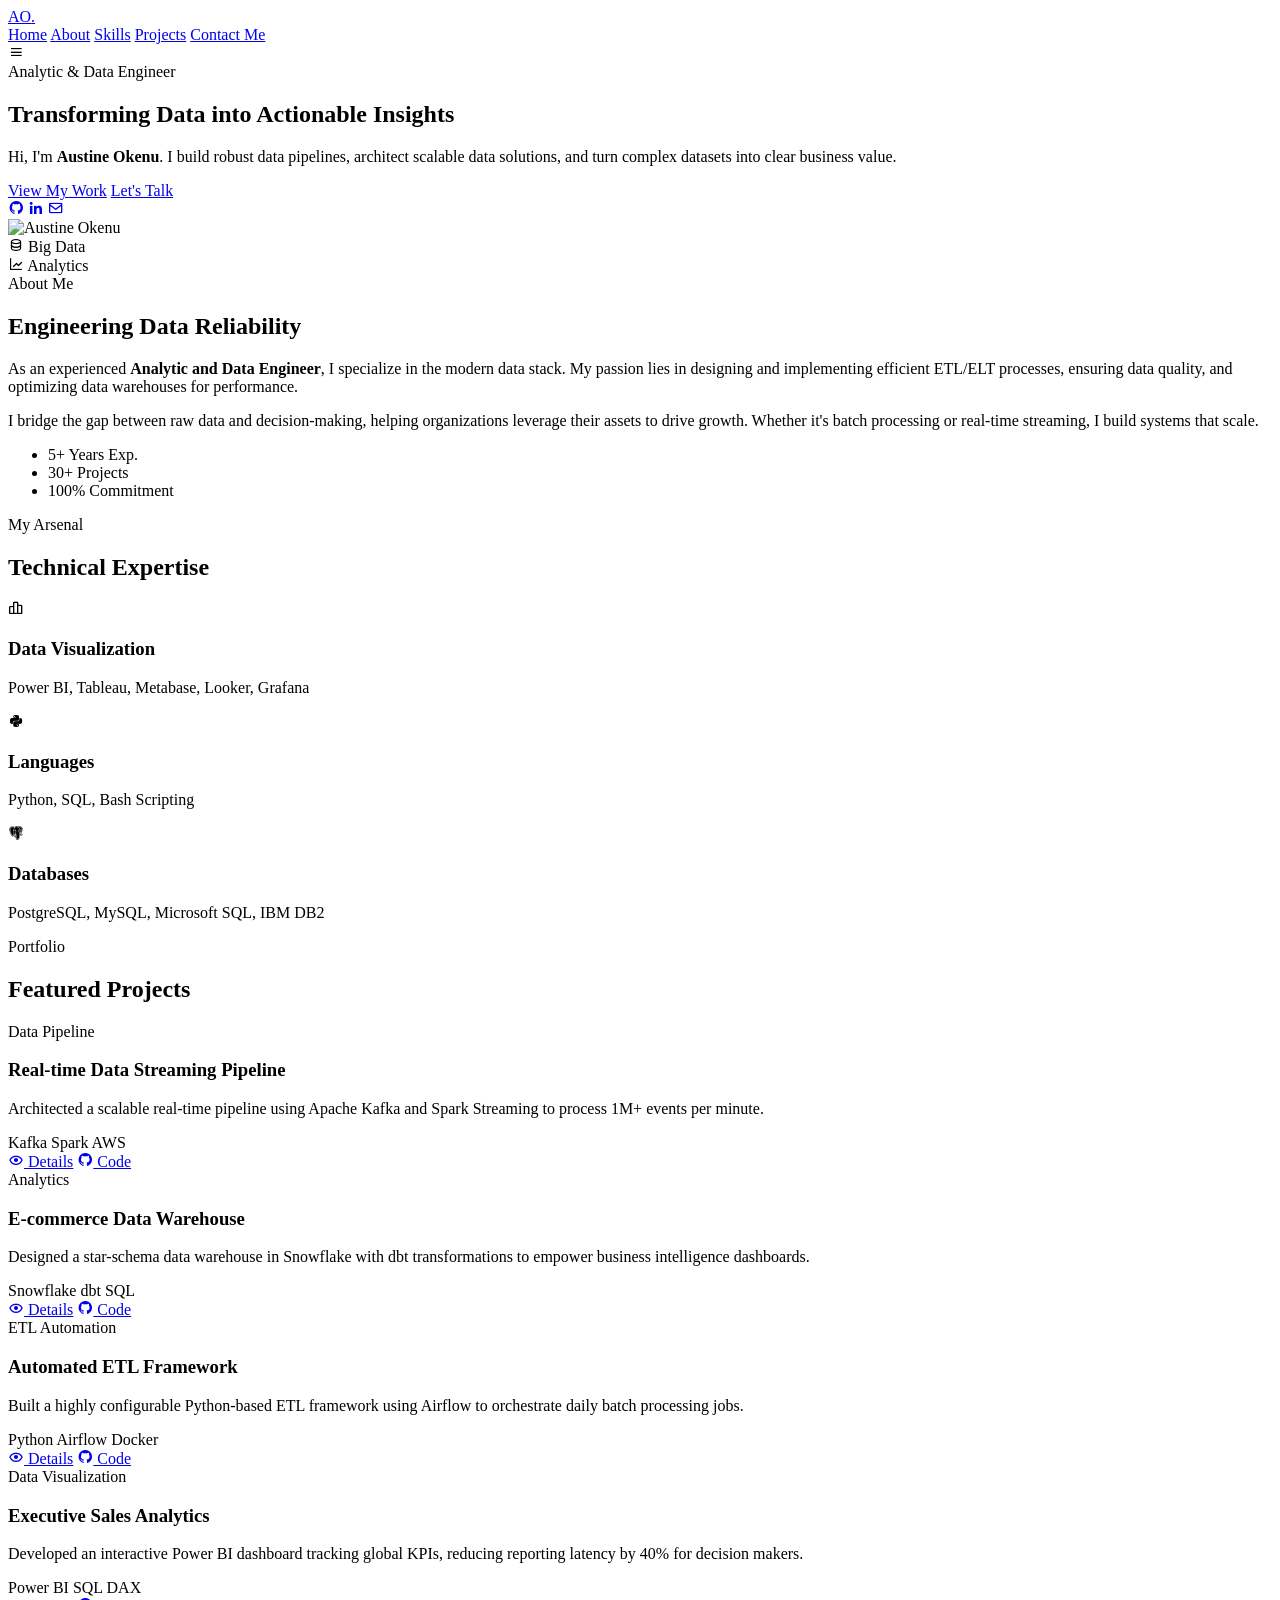
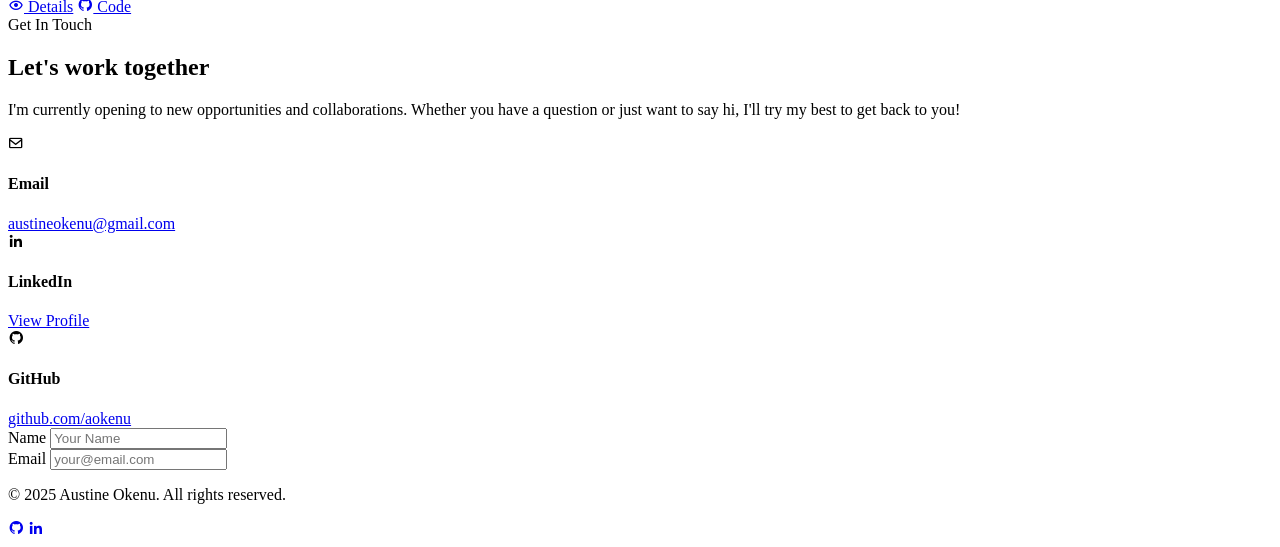
==== index.html @ 4a835b52 "Updated project file" ====
<!DOCTYPE html>
<html lang="en">

<head>
    <meta charset="UTF-8">
    <meta name="viewport" content="width=device-width, initial-scale=1.0">
    <title>Austine Okenu | Analytic & Data Engineer</title>
    <meta name="description" content="Portfolio of Austine Okenu, a professional Analytic and Data Engineer.">

    <!-- Fonts -->
    <link rel="preconnect" href="https://fonts.googleapis.com">
    <link rel="preconnect" href="https://fonts.gstatic.com" crossorigin>
    <link
        href="https://fonts.googleapis.com/css2?family=Outfit:wght@300;400;500;600;700&family=Space+Grotesk:wght@300;400;500;600;700&display=swap"
        rel="stylesheet">

    <!-- Icons -->
    <link rel="stylesheet" href="https://unpkg.com/boxicons@2.1.4/css/boxicons.min.css">

    <link rel="stylesheet" href="style.css">

    <!-- EmailJS SDK -->
    <script type="text/javascript" src="https://cdn.jsdelivr.net/npm/@emailjs/browser@4/dist/email.min.js"></script>
    <script type="text/javascript">
        (function () {
            // Initialize EmailJS with your Public Key
            // Get it from https://dashboard.emailjs.com/admin/account
            emailjs.init({
                publicKey: "mqaYcPc94DtNa5A5B",
            });
        })();
    </script>
</head>

<body>
    <div class="background-glow"></div>

    <nav class="navbar">
        <div class="container nav-container">
            <a href="#" class="logo">AO<span class="dot">.</span></a>
            <div class="nav-links">
                <a href="#home" class="nav-link active">Home</a>
                <a href="#about" class="nav-link">About</a>
                <a href="#skills" class="nav-link">Skills</a>
                <a href="#projects" class="nav-link">Projects</a>
                <a href="#contact" class="nav-link btn-featured">Contact Me</a>
            </div>
            <div class="menu-toggle" id="mobile-menu">
                <i class='bx bx-menu'></i>
            </div>
        </div>
        
    </nav>

    <main>
        <!-- Hero Section -->
        <section id="home" class="hero">
            <div class="container hero-container">
                <div class="hero-content">
                    <div class="badge">Analytic & Data Engineer</div>
                    <h1>Transforming Data into <span class="gradient-text">Actionable Insights</span></h1>
                    <p class="hero-description">
                        Hi, I'm <strong>Austine Okenu</strong>. I build robust data pipelines, architect scalable data
                        solutions, and turn complex datasets into clear business value.
                    </p>
                    <div class="hero-btns">
                        <a href="#projects" class="btn btn-primary">View My Work</a>
                        <a href="#contact" class="btn btn-outline">Let's Talk</a>
                    </div>
                    <div class="social-links">
                        <a href="https://github.com/aokenu" target="_blank" aria-label="GitHub"><i
                            class='bx bxl-github'></i></a>
                        <a href="https://www.linkedin.com/in/austine-okenu-697431b0/" target="_blank"
                            aria-label="LinkedIn"><i class='bx bxl-linkedin'></i></a>
                        <a href="mailto:austineokenu@gmail.com" aria-label="Email"><i class='bx bx-envelope'></i></a>  
                    </div>
                </div>

                <div class="hero-image-wrapper">
                    <div class="image-blob"></div>
                    <div class="image-container">
                        <img src="assets/images/profile.jpg" alt="Austine Okenu" class="hero-img">
                    </div>
                    <div class="floating-card c1">
                        <i class='bx bx-data'></i>
                        <span>Big Data</span>
                    </div>
                    <div class="floating-card c2">
                        <i class='bx bx-line-chart'></i>
                        <span>Analytics</span>
                    </div>
                </div>   
            </div>
        </section>

        <!-- About Section -->
        <section id="about" class="section">
            <div class="container about-container">
                <div class="section-header">
                    <span class="subtitle">About Me</span>
                    <h2>Engineering Data Reliability</h2>
                </div>
                <div class="about-content">
                    <div class="about-text">
                        <p>
                            As an experienced <strong>Analytic and Data Engineer</strong>, I specialize in the modern
                            data stack. My passion lies in designing and implementing efficient ETL/ELT processes,
                            ensuring data quality, and optimizing data warehouses for performance.
                        </p>
                        <p>
                            I bridge the gap between raw data and decision-making, helping organizations leverage their
                            assets to drive growth. Whether it's batch processing or real-time streaming, I build
                            systems that scale.
                        </p>
                        <ul class="about-stats">
                            <li>
                                <span class="stat-number">5+</span>
                                <span class="stat-label">Years Exp.</span>
                            </li>
                            <li>
                                <span class="stat-number">30+</span>
                                <span class="stat-label">Projects</span>
                            </li>
                            <li>
                                <span class="stat-number">100%</span>
                                <span class="stat-label">Commitment</span>
                            </li>
                        </ul>
                    </div>
                </div>
            </div>
        </section>
        <!-- Skills Section -->
        <section id="skills" class="section bg-card">
            <div class="container">
                <div class="section-header center">
                    <span class="subtitle">My Arsenal</span>
                    <h2>Technical Expertise</h2>
                </div>
                <div class="skills-grid">
                    <div class="skill-card">
                        <div class="skill-icon"><i class='bx bx-bar-chart-alt-2'></i></div>
                        <h3>Data Visualization</h3>
                        <p>Power BI, Tableau, Metabase, Looker, Grafana</p>
                    </div>
                    <div class="skill-card">
                        <div class="skill-icon"><i class='bx bxl-python'></i></div>
                        <h3>Languages</h3>
                        <p>Python, SQL, Bash Scripting</p>
                    </div>
                    <div class="skill-card">
                        <div class="skill-icon"><i class='bx bxl-postgresql'></i></div>
                        <h3>Databases</h3>
                        <p>PostgreSQL, MySQL, Microsoft SQL, IBM DB2</p>
                    </div>
                </div>
            </div>
        </section>

        <!-- Projects Section -->
        <section id="projects" class="section">
            <div class="container">
                <div class="section-header">
                    <span class="subtitle">Portfolio</span>
                    <h2>Featured Projects</h2>
                </div>
                <div class="projects-grid">
                    <!-- Project 1 -->
                    <article class="project-card">
                        <div class="project-content">
                            <span class="project-category">Data Pipeline</span>
                            <h3>Real-time Data Streaming Pipeline</h3>
                            <p>Architected a scalable real-time pipeline using Apache Kafka and Spark Streaming to
                                process 1M+ events per minute.</p>
                            <div class="project-tech">
                                <span>Kafka</span>
                                <span>Spark</span>
                                <span>AWS</span>
                            </div>
                            <div class="project-links">
                                <a href="projects/real-time-stream.html" class="btn-sm"><i class='bx bx-show'></i>
                                    Details</a>
                                <a href="https://github.com/aokenu" target="_blank" class="btn-sm"><i
                                        class='bx bxl-github'></i> Code</a>
                            </div>
                        </div>
                    </article>

                    <!-- Project 2 -->
                    <article class="project-card">
                        <div class="project-content">
                            <span class="project-category">Analytics</span>
                            <h3>E-commerce Data Warehouse</h3>
                            <p>Designed a star-schema data warehouse in Snowflake with dbt transformations to empower
                                business intelligence dashboards.</p>
                            <div class="project-tech">
                                <span>Snowflake</span>
                                <span>dbt</span>
                                <span>SQL</span>
                            </div>
                            <div class="project-links">
                                <a href="projects/ecommerce-dwh.html" class="btn-sm"><i class='bx bx-show'></i>
                                    Details</a>
                                <a href="https://github.com/aokenu" target="_blank" class="btn-sm"><i
                                        class='bx bxl-github'></i> Code</a>
                            </div>
                        </div>
                    </article>

                    <!-- Project 3 -->
                    <article class="project-card">
                        <div class="project-content">
                            <span class="project-category">ETL Automation</span>
                            <h3>Automated ETL Framework</h3>
                            <p>Built a highly configurable Python-based ETL framework using Airflow to orchestrate daily
                                batch processing jobs.</p>
                            <div class="project-tech">
                                <span>Python</span>
                                <span>Airflow</span>
                                <span>Docker</span>
                            </div>
                            <div class="project-links">
                                <a href="projects/etl-framework.html" class="btn-sm"><i class='bx bx-show'></i>
                                    Details</a>
                                <a href="https://github.com/aokenu" target="_blank" class="btn-sm"><i
                                        class='bx bxl-github'></i> Code</a>
                            </div>
                        </div>
                    </article>

                    <!-- Project 4 -->
                    <article class="project-card">
                        <div class="project-content">
                            <span class="project-category">Data Visualization</span>
                            <h3>Executive Sales Analytics</h3>
                            <p>Developed an interactive Power BI dashboard tracking global KPIs, reducing reporting
                                latency by 40% for decision makers.</p>
                            <div class="project-tech">
                                <span>Power BI</span>
                                <span>SQL</span>
                                <span>DAX</span>
                            </div><div class="project-links">
                                <a href="projects/sales-analytics.html" class="btn-sm"><i class='bx bx-show'></i>
                                    Details</a>
                                <a href="https://github.com/aokenu" target="_blank" class="btn-sm"><i
                                        class='bx bxl-github'></i> Code</a>
                            </div>
                        </div>
                    </article>
                </div>
            </div>
        </section>

        <!-- Contact Section -->
        <section id="contact" class="section bg-card">
            <div class="container contact-container">
                <div class="contact-info">
                    <div class="section-header">
                        <span class="subtitle">Get In Touch</span>
                        <h2>Let's work together</h2>
                    </div>
                    <p>
                        I'm currently opening to new opportunities and collaborations. Whether you have a question or
                        just want to say hi, I'll try my best to get back to you!
                    </p>
                    <div class="contact-methods">
                        <div class="method">
                            <i class='bx bx-envelope'></i>
                            <div>
                                <h4>Email</h4>
                                <a href="mailto:austineokenu@gmail.com">austineokenu@gmail.com</a>
                            </div>
                        </div>
                        <div class="method">
                            <i class='bx bxl-linkedin'></i>
                            <div>
                                <h4>LinkedIn</h4>
                                <a href="https://www.linkedin.com/in/austine-okenu-697431b0/" target="_blank">View
                                    Profile</a>
                            </div>
                        </div>
                        <div class="method">
                            <i class='bx bxl-github'></i>
                            <div>
                                <h4>GitHub</h4>
                                <a href="https://github.com/aokenu" target="_blank">github.com/aokenu</a>
                            </div>
                        </div>
                    </div>
                </div>
                <div class="contact-form-wrapper"></div>
                    <form class="contact-form" id="contact-form">
                        <div class="form-group">
                            <label for="name">Name</label>
                            <input type="text" id="name" name="name" required placeholder="Your Name">
                        </div>
                        <div class="form-group">
                            <label for="email">Email</label>
                            <input type="email" id="email" name="email" required placeholder="your@email.com">
                        </div>
                        <div class="form-group"></div>

            </div>
        </section>

    </main>

    <footer class="footer">
        <div class="container footer-content">
            <p>&copy; 2025 Austine Okenu. All rights reserved.</p>
            <div class="footer-links">
                <a href="https://github.com/aokenu" target="_blank"><i class='bx bxl-github'></i></a>
                <a href="https://www.linkedin.com/in/austine-okenu-697431b0/" target="_blank"><i
                        class='bx bxl-linkedin'></i></a>
            </div>

        </div>
    </footer>

    <script src="script.js"></script>
</body>

</html>
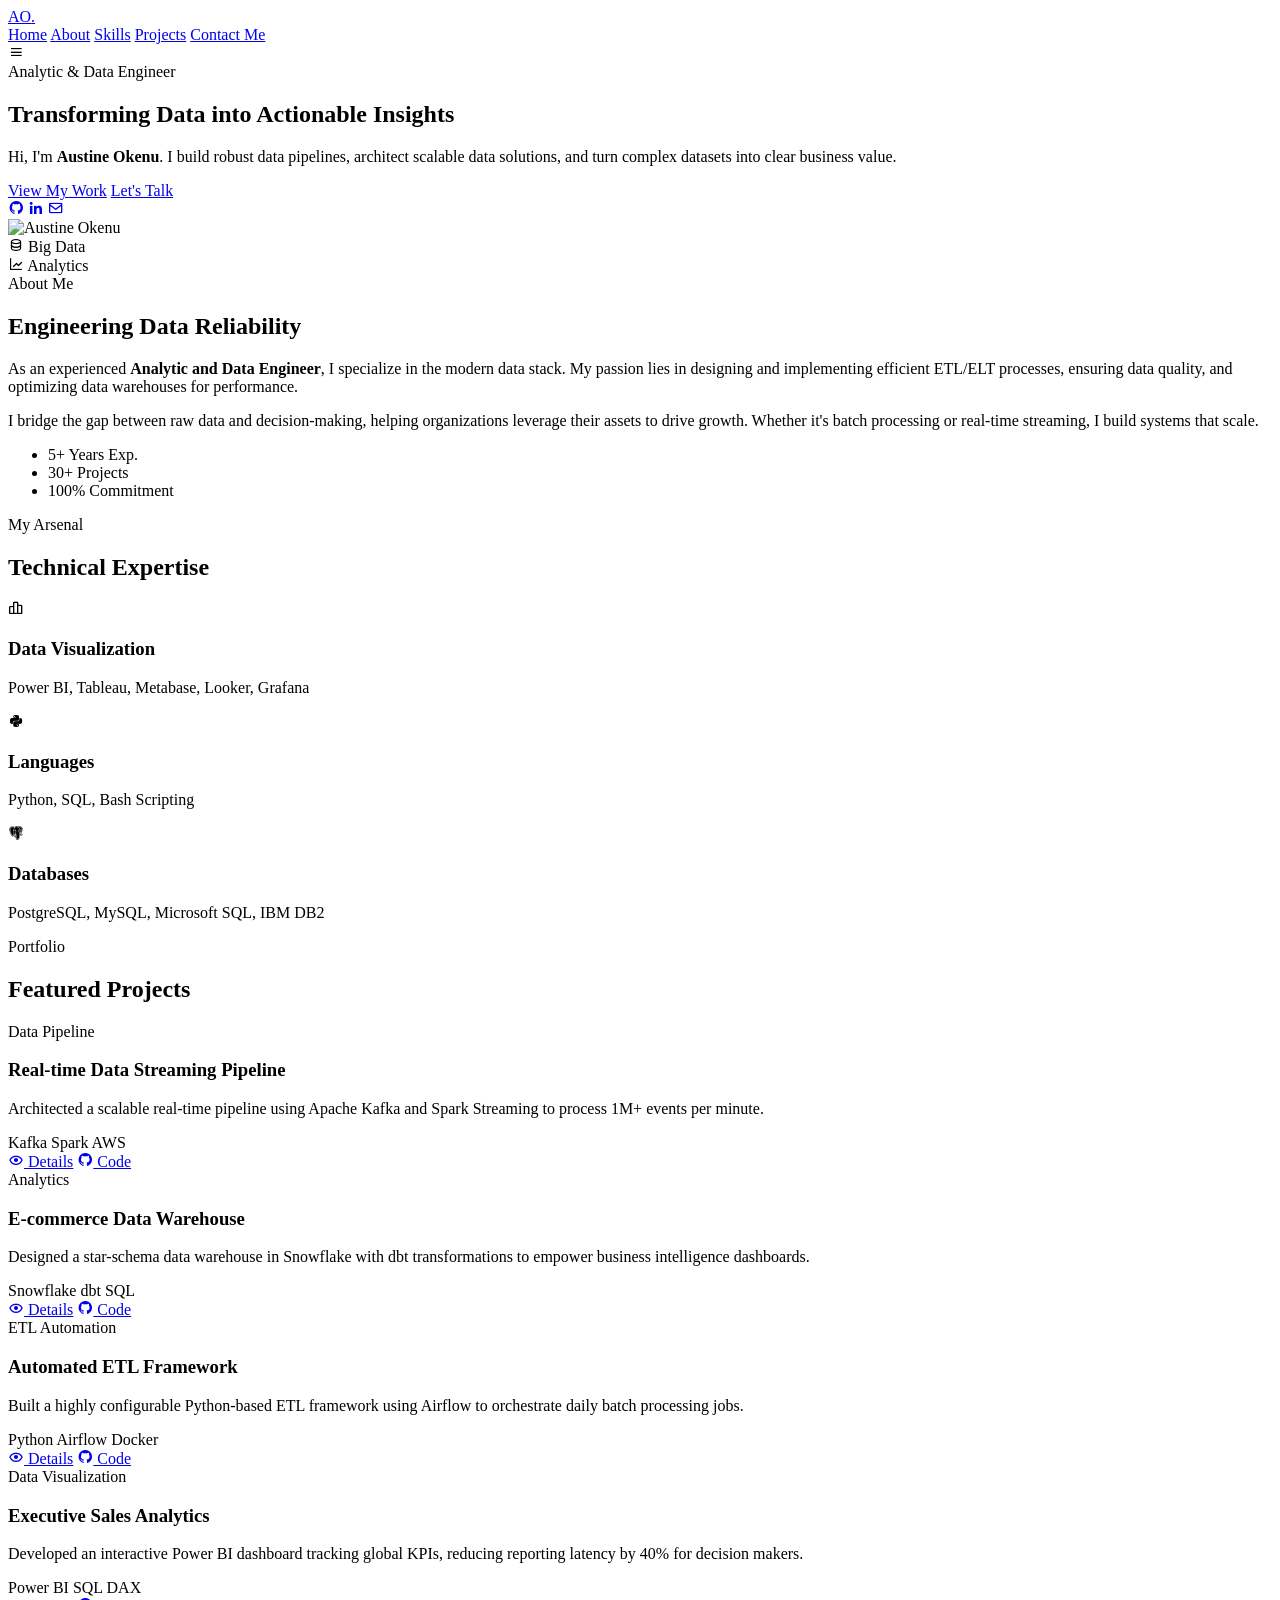
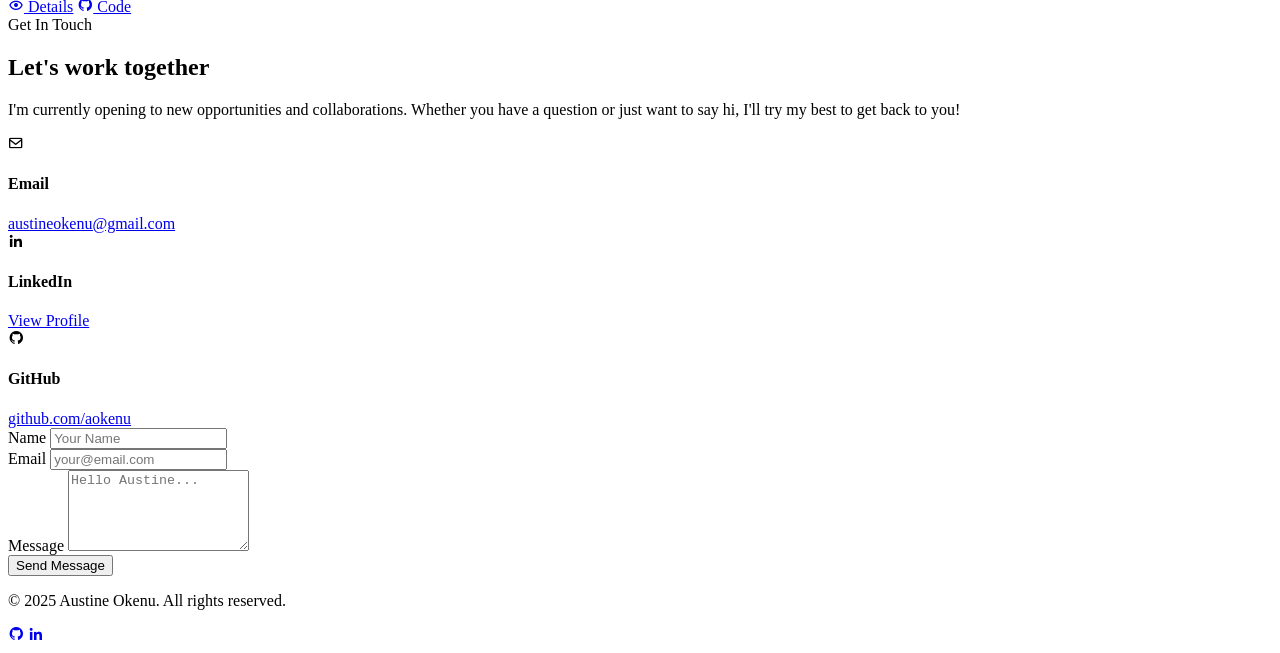
==== commit 74129d47: "Updated project file" ====
--- a/index.html
+++ b/index.html
@@ -288,7 +288,7 @@
                         </div>
                     </div>
                 </div>
-                <div class="contact-form-wrapper"></div>
+                <div class="contact-form-wrapper">
                     <form class="contact-form" id="contact-form">
                         <div class="form-group">
                             <label for="name">Name</label>
@@ -298,8 +298,15 @@
                             <label for="email">Email</label>
                             <input type="email" id="email" name="email" required placeholder="your@email.com">
                         </div>
-                        <div class="form-group"></div>
-
+                        <div class="form-group">
+                            <label for="message">Message</label>
+                            <textarea id="message" name="message" rows="5" required
+                                placeholder="Hello Austine..."></textarea>
+                        </div>
+                        <button type="submit" class="btn btn-primary full-width">Send Message</button>
+                        <div class="form-status" id="form-status"></div>
+                    </form>
+                </div>
             </div>
         </section>
 
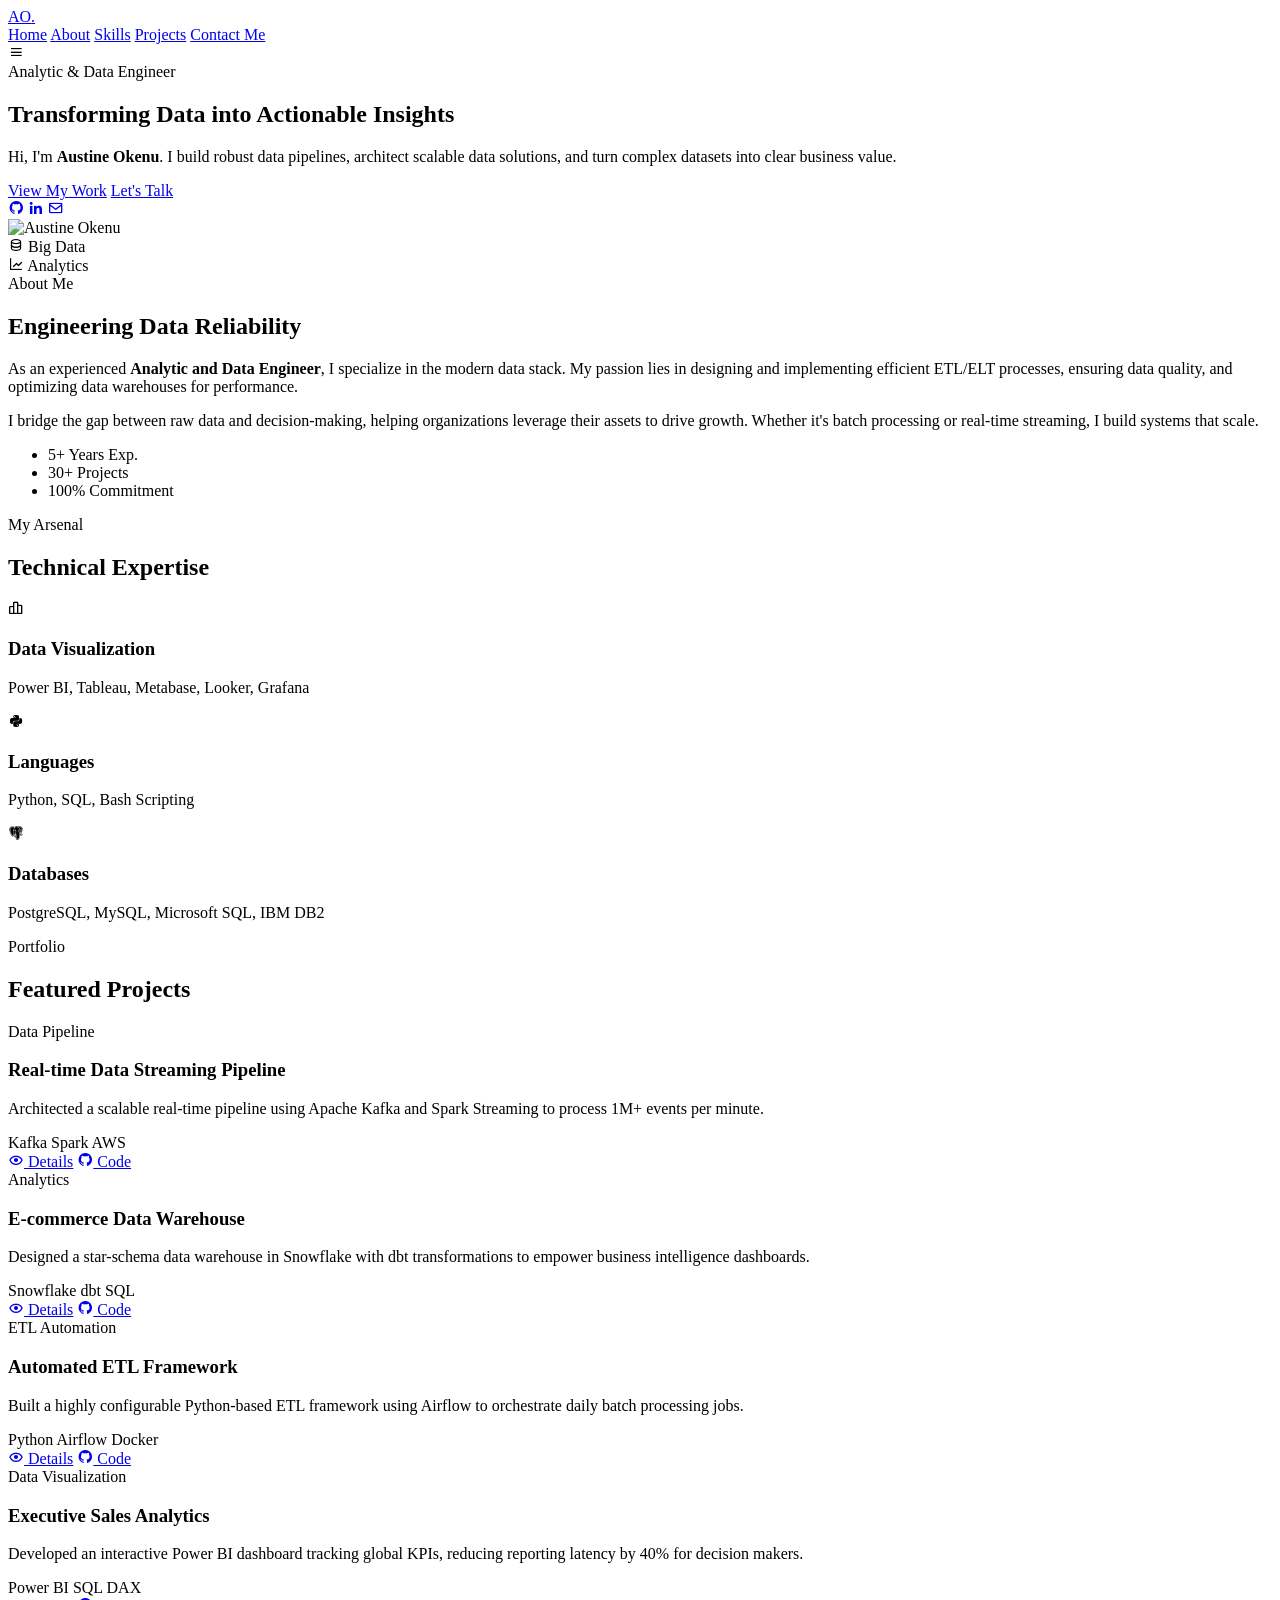
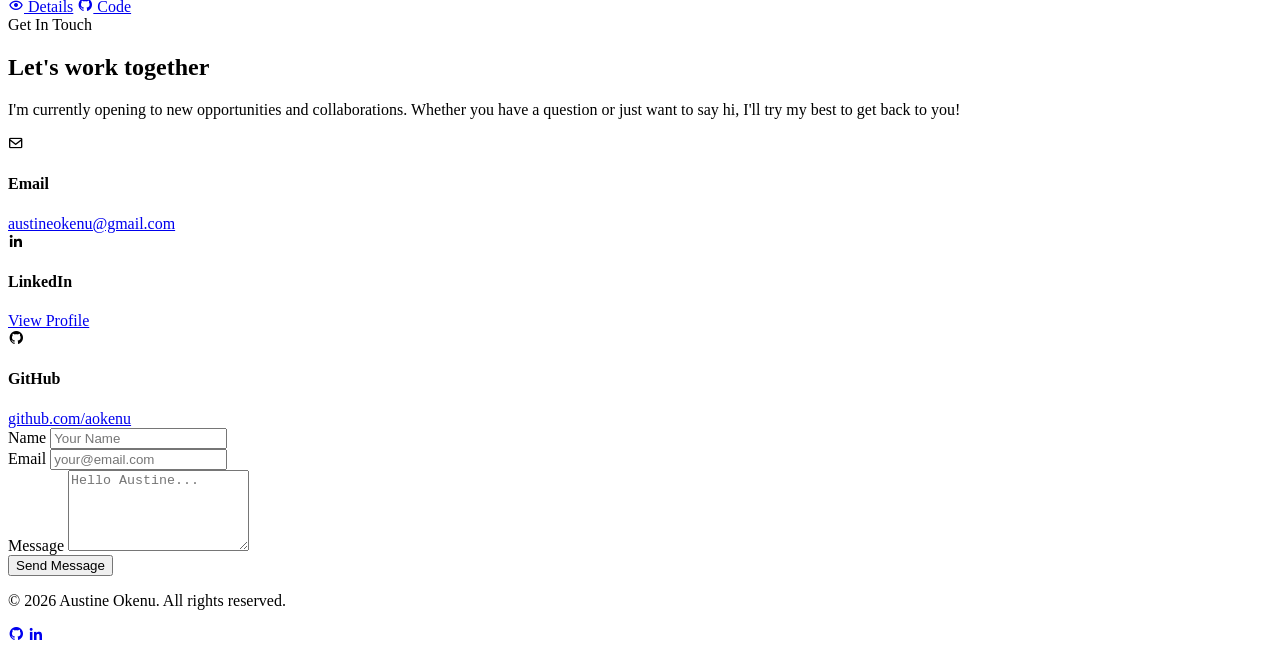
==== commit 696fda8b: "Updated project file" ====
--- a/index.html
+++ b/index.html
@@ -314,13 +314,12 @@
 
     <footer class="footer">
         <div class="container footer-content">
-            <p>&copy; 2025 Austine Okenu. All rights reserved.</p>
+            <p>&copy; 2026 Austine Okenu. All rights reserved.</p>
             <div class="footer-links">
                 <a href="https://github.com/aokenu" target="_blank"><i class='bx bxl-github'></i></a>
                 <a href="https://www.linkedin.com/in/austine-okenu-697431b0/" target="_blank"><i
                         class='bx bxl-linkedin'></i></a>
             </div>
-
         </div>
     </footer>
 
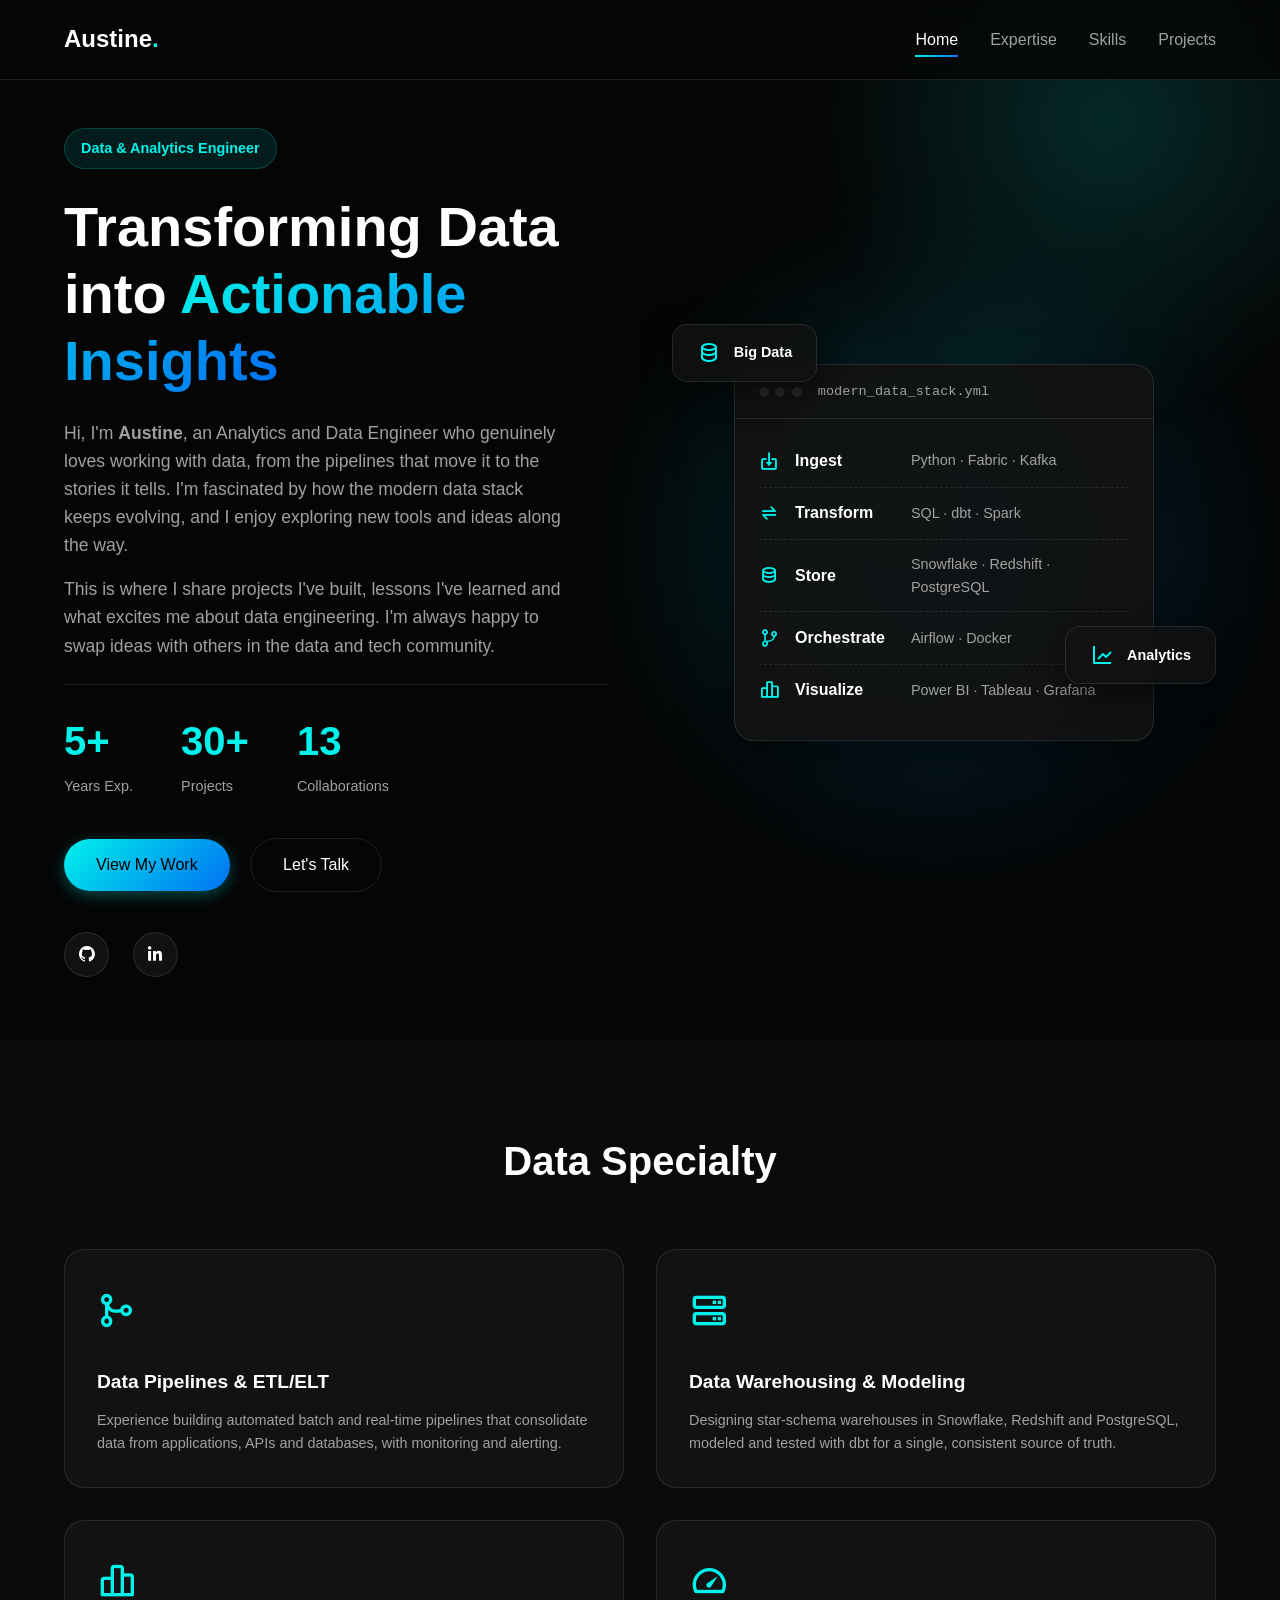
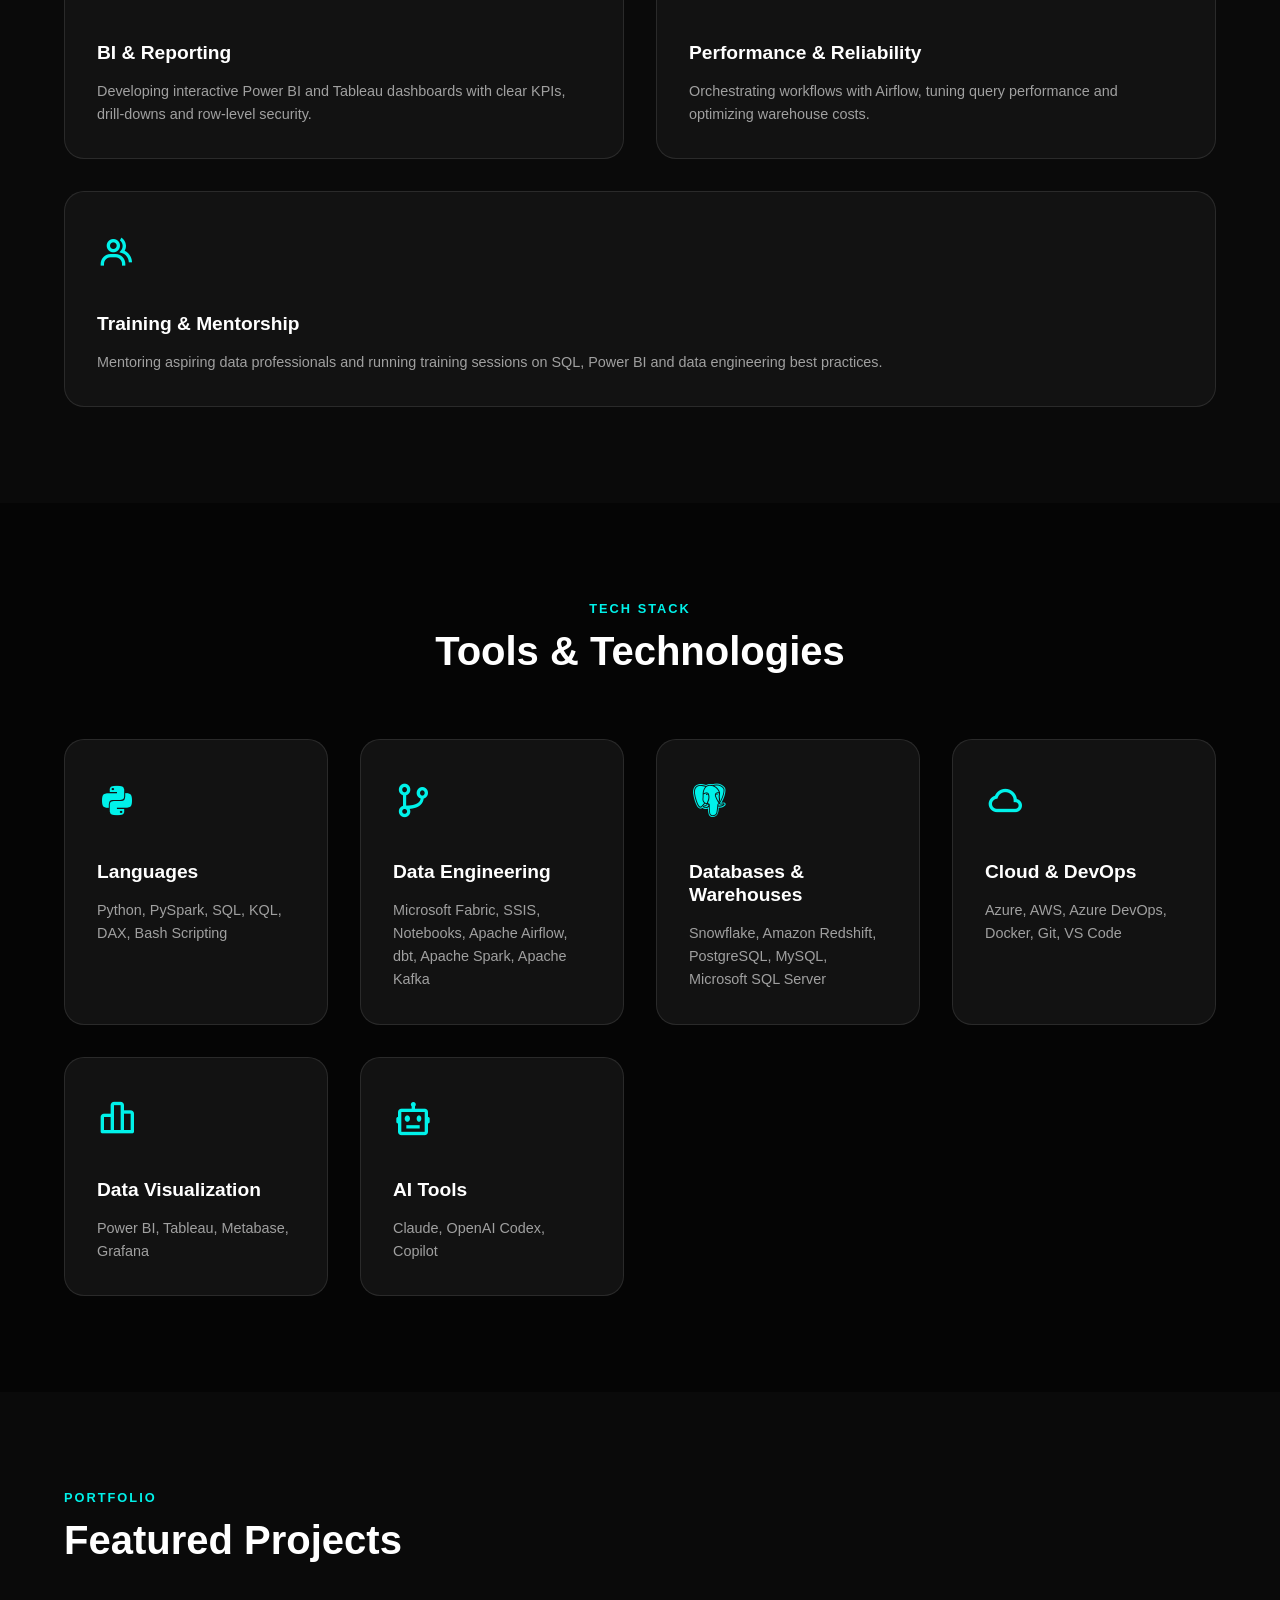
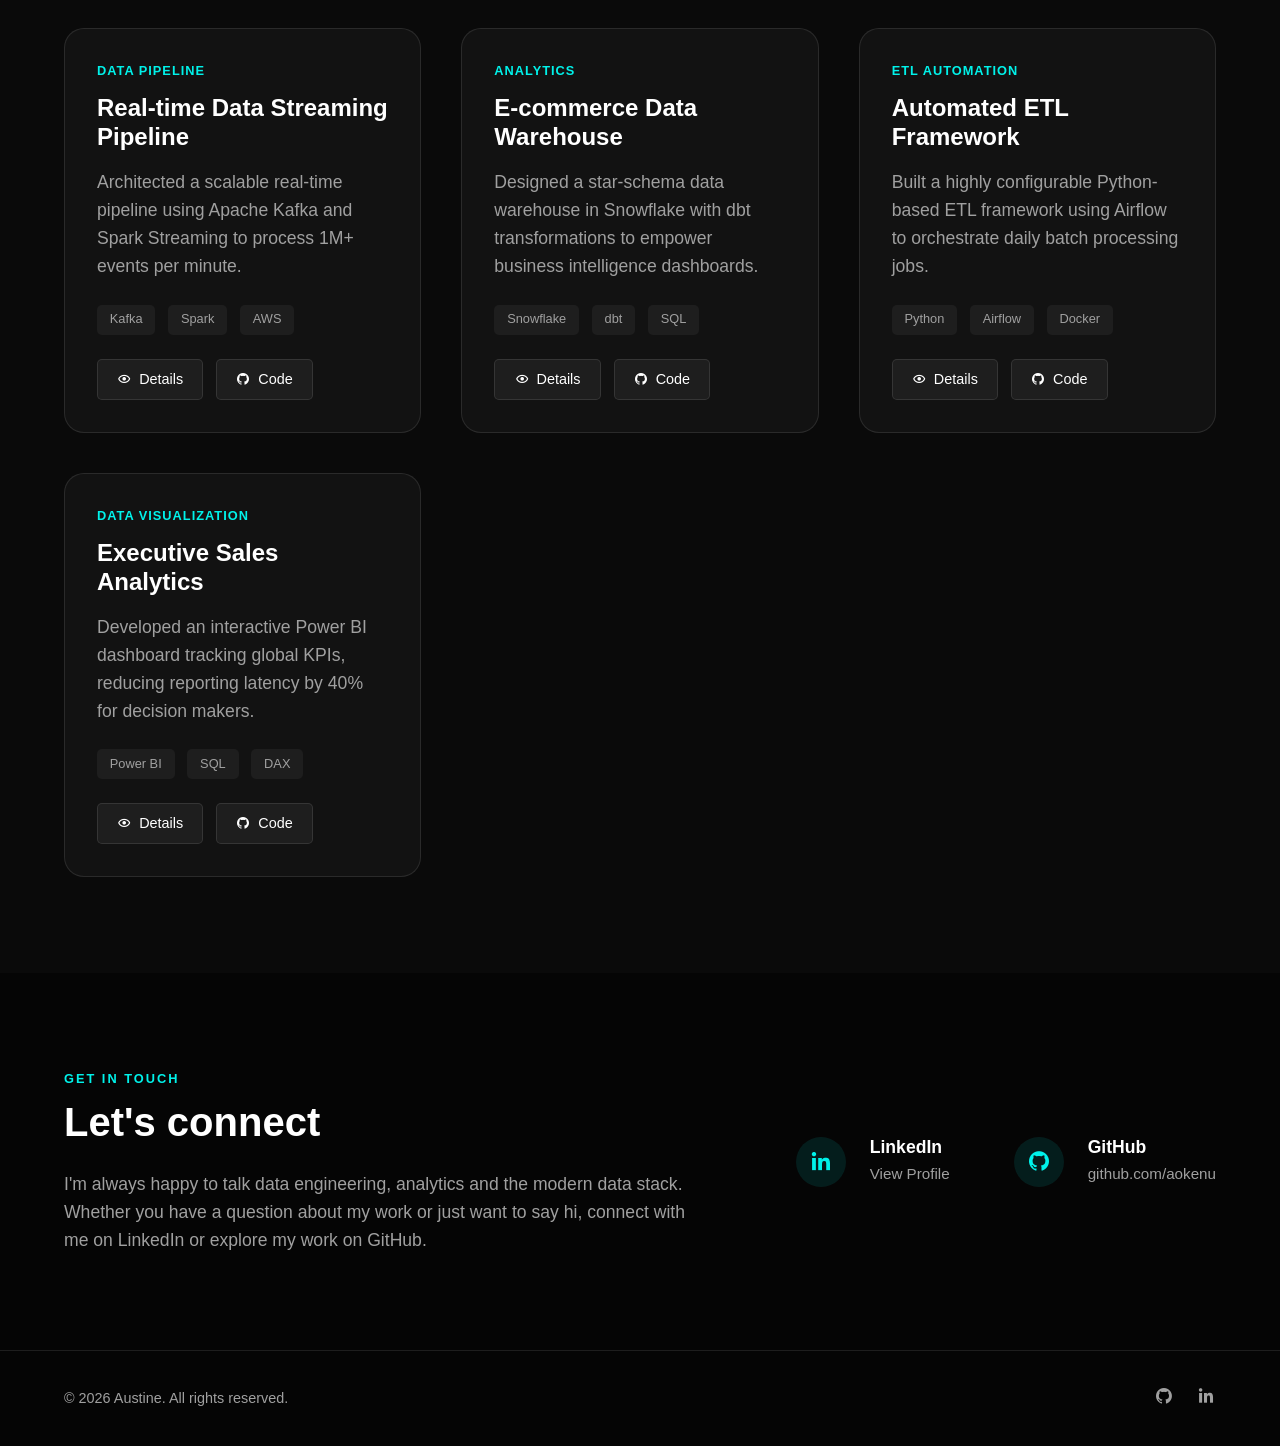
==== commit e5710a8d: "Refresh portfolio content, fix site bugs and prepare for databyaustine.dev - Show first name only an" ====
--- a/index.html
+++ b/index.html
@@ -4,8 +4,20 @@
 <head>
     <meta charset="UTF-8">
     <meta name="viewport" content="width=device-width, initial-scale=1.0">
-    <title>Austine Okenu | Analytic & Data Engineer</title>
-    <meta name="description" content="Portfolio of Austine Okenu, a professional Analytic and Data Engineer.">
+    <title>Austine | Data & Analytics Engineer</title>
+    <meta name="description"
+        content="Portfolio of Austine, a Data & Analytics Engineer who builds data pipelines, data warehouses and BI dashboards with Python, SQL, dbt, Airflow, Snowflake and Power BI.">
+
+    <link rel="canonical" href="https://databyaustine.dev/">
+
+    <!-- Social sharing previews -->
+    <meta property="og:type" content="website">
+    <meta property="og:url" content="https://databyaustine.dev/">
+    <meta property="og:title" content="Austine | Data & Analytics Engineer">
+    <meta property="og:description"
+        content="Data pipelines, data warehouses and BI dashboards that turn raw data into decisions.">
+    <meta property="og:image" content="https://databyaustine.dev/assets/images/real-time-pipeline.png">
+    <meta name="twitter:card" content="summary_large_image">
 
     <!-- Fonts -->
     <link rel="preconnect" href="https://fonts.googleapis.com">
@@ -17,19 +29,8 @@
     <!-- Icons -->
     <link rel="stylesheet" href="https://unpkg.com/boxicons@2.1.4/css/boxicons.min.css">
 
+    <link rel="icon" href="assets/images/favicon.svg" type="image/svg+xml">
     <link rel="stylesheet" href="style.css">
-
-    <!-- EmailJS SDK -->
-    <script type="text/javascript" src="https://cdn.jsdelivr.net/npm/@emailjs/browser@4/dist/email.min.js"></script>
-    <script type="text/javascript">
-        (function () {
-            // Initialize EmailJS with your Public Key
-            // Get it from https://dashboard.emailjs.com/admin/account
-            emailjs.init({
-                publicKey: "mqaYcPc94DtNa5A5B",
-            });
-        })();
-    </script>
 </head>
 
 <body>
@@ -37,19 +38,17 @@
 
     <nav class="navbar">
         <div class="container nav-container">
-            <a href="#" class="logo">AO<span class="dot">.</span></a>
+            <a href="#" class="logo">Austine<span class="dot">.</span></a>
             <div class="nav-links">
                 <a href="#home" class="nav-link active">Home</a>
-                <a href="#about" class="nav-link">About</a>
+                <a href="#focus" class="nav-link">Expertise</a>
                 <a href="#skills" class="nav-link">Skills</a>
                 <a href="#projects" class="nav-link">Projects</a>
-                <a href="#contact" class="nav-link btn-featured">Contact Me</a>
-            </div>
-            <div class="menu-toggle" id="mobile-menu">
+            </div>
+            <div class="menu-toggle" id="mobile-menu" role="button" aria-label="Toggle menu" tabindex="0">
                 <i class='bx bx-menu'></i>
             </div>
         </div>
-        
     </nav>
 
     <main>
@@ -57,29 +56,58 @@
         <section id="home" class="hero">
             <div class="container hero-container">
                 <div class="hero-content">
-                    <div class="badge">Analytic & Data Engineer</div>
+                    <div class="badge">Data & Analytics Engineer</div>
                     <h1>Transforming Data into <span class="gradient-text">Actionable Insights</span></h1>
                     <p class="hero-description">
-                        Hi, I'm <strong>Austine Okenu</strong>. I build robust data pipelines, architect scalable data
-                        solutions, and turn complex datasets into clear business value.
+                        Hi, I'm <strong>Austine</strong>, an Analytics and Data Engineer who genuinely loves working
+                        with data, from the pipelines that move it to the stories it tells. I'm fascinated by how
+                        the modern data stack keeps evolving, and I enjoy exploring new tools and ideas along the way.
                     </p>
+                    <p class="hero-description">
+                        This is where I share projects I've built, lessons I've learned and what excites me about
+                        data engineering. I'm always happy to swap ideas with others in the data and tech community.
+                    </p>
+                    <ul class="about-stats">
+                        <li>
+                            <span class="stat-number">5+</span>
+                            <span class="stat-label">Years Exp.</span>
+                        </li>
+                        <li>
+                            <span class="stat-number">30+</span>
+                            <span class="stat-label">Projects</span>
+                        </li>
+                        <li>
+                            <span class="stat-number">13</span>
+                            <span class="stat-label">Collaborations</span>
+                        </li>
+                    </ul>
                     <div class="hero-btns">
                         <a href="#projects" class="btn btn-primary">View My Work</a>
                         <a href="#contact" class="btn btn-outline">Let's Talk</a>
                     </div>
                     <div class="social-links">
-                        <a href="https://github.com/aokenu" target="_blank" aria-label="GitHub"><i
-                            class='bx bxl-github'></i></a>
-                        <a href="https://www.linkedin.com/in/austine-okenu-697431b0/" target="_blank"
-                            aria-label="LinkedIn"><i class='bx bxl-linkedin'></i></a>
-                        <a href="mailto:austineokenu@gmail.com" aria-label="Email"><i class='bx bx-envelope'></i></a>  
-                    </div>
+                        <a href="https://github.com/aokenu" target="_blank" rel="noopener" aria-label="GitHub"><i
+                                class='bx bxl-github'></i></a>
+                        <a href="https://www.linkedin.com/in/austine-okenu-697431b0/" target="_blank" rel="noopener"
+                            aria-label="LinkedIn"><i class='bx bxl-linkedin'></i></a>                    </div>
                 </div>
 
                 <div class="hero-image-wrapper">
                     <div class="image-blob"></div>
-                    <div class="image-container">
-                        <img src="assets/images/profile.jpg" alt="Austine Okenu" class="hero-img">
+                    <div class="stack-card">
+                        <div class="stack-card-header">
+                            <span class="window-dots"><i></i><i></i><i></i></span>
+                            <span>modern_data_stack.yml</span>
+                        </div>
+                        <ul class="stack-list">
+                            <li><i class='bx bx-import'></i><span>Ingest</span><em>Python · Fabric · Kafka</em></li>
+                            <li><i class='bx bx-transfer-alt'></i><span>Transform</span><em>SQL · dbt · Spark</em></li>
+                            <li><i class='bx bx-data'></i><span>Store</span><em>Snowflake · Redshift · PostgreSQL</em>
+                            </li>
+                            <li><i class='bx bx-git-branch'></i><span>Orchestrate</span><em>Airflow · Docker</em></li>
+                            <li><i class='bx bx-bar-chart-alt-2'></i><span>Visualize</span><em>Power BI · Tableau · Grafana</em>
+                            </li>
+                        </ul>
                     </div>
                     <div class="floating-card c1">
                         <i class='bx bx-data'></i>
@@ -89,76 +117,95 @@
                         <i class='bx bx-line-chart'></i>
                         <span>Analytics</span>
                     </div>
-                </div>   
-            </div>
-        </section>
-
-        <!-- About Section -->
-        <section id="about" class="section">
-            <div class="container about-container">
-                <div class="section-header">
-                    <span class="subtitle">About Me</span>
-                    <h2>Engineering Data Reliability</h2>
-                </div>
-                <div class="about-content">
-                    <div class="about-text">
-                        <p>
-                            As an experienced <strong>Analytic and Data Engineer</strong>, I specialize in the modern
-                            data stack. My passion lies in designing and implementing efficient ETL/ELT processes,
-                            ensuring data quality, and optimizing data warehouses for performance.
-                        </p>
-                        <p>
-                            I bridge the gap between raw data and decision-making, helping organizations leverage their
-                            assets to drive growth. Whether it's batch processing or real-time streaming, I build
-                            systems that scale.
-                        </p>
-                        <ul class="about-stats">
-                            <li>
-                                <span class="stat-number">5+</span>
-                                <span class="stat-label">Years Exp.</span>
-                            </li>
-                            <li>
-                                <span class="stat-number">30+</span>
-                                <span class="stat-label">Projects</span>
-                            </li>
-                            <li>
-                                <span class="stat-number">100%</span>
-                                <span class="stat-label">Commitment</span>
-                            </li>
-                        </ul>
-                    </div>
-                </div>
-            </div>
-        </section>
-        <!-- Skills Section -->
-        <section id="skills" class="section bg-card">
+                </div>
+            </div>
+        </section>
+
+        <!-- Core Competencies Section -->
+        <section id="focus" class="section bg-card">
             <div class="container">
                 <div class="section-header center">
-                    <span class="subtitle">My Arsenal</span>
-                    <h2>Technical Expertise</h2>
+                    <h2>Data Specialty</h2>
+                </div>
+                <div class="skills-grid two-col">
+                    <div class="skill-card">
+                        <div class="skill-icon"><i class='bx bx-git-merge'></i></div>
+                        <h3>Data Pipelines & ETL/ELT</h3>
+                        <p>Experience building automated batch and real-time pipelines that consolidate data from
+                            applications, APIs and databases, with monitoring and alerting.</p>
+                    </div>
+                    <div class="skill-card">
+                        <div class="skill-icon"><i class='bx bx-server'></i></div>
+                        <h3>Data Warehousing & Modeling</h3>
+                        <p>Designing star-schema warehouses in Snowflake, Redshift and PostgreSQL, modeled and tested
+                            with dbt for a single, consistent source of truth.</p>
+                    </div>
+                    <div class="skill-card">
+                        <div class="skill-icon"><i class='bx bx-bar-chart-alt-2'></i></div>
+                        <h3>BI & Reporting</h3>
+                        <p>Developing interactive Power BI and Tableau dashboards with clear KPIs,
+                            drill-downs and row-level security.</p>
+                    </div>
+                    <div class="skill-card">
+                        <div class="skill-icon"><i class='bx bx-tachometer'></i></div>
+                        <h3>Performance & Reliability</h3>
+                        <p>Orchestrating workflows with Airflow, tuning query performance and optimizing warehouse
+                            costs.</p>
+                    </div>
+                    <div class="skill-card">
+                        <div class="skill-icon"><i class='bx bx-group'></i></div>
+                        <h3>Training & Mentorship</h3>
+                        <p>Mentoring aspiring data professionals and running training sessions on SQL, Power BI and
+                            data engineering best practices.</p>
+                    </div>
+                </div>
+            </div>
+        </section>
+
+        <!-- Skills Section -->
+        <section id="skills" class="section">
+            <div class="container">
+                <div class="section-header center">
+                    <span class="subtitle">Tech Stack</span>
+                    <h2>Tools &amp; Technologies</h2>
                 </div>
                 <div class="skills-grid">
+                    <div class="skill-card">
+                        <div class="skill-icon"><i class='bx bxl-python'></i></div>
+                        <h3>Languages</h3>
+                        <p>Python, PySpark, SQL, KQL, DAX, Bash Scripting</p>
+                    </div>
+                    <div class="skill-card">
+                        <div class="skill-icon"><i class='bx bx-git-branch'></i></div>
+                        <h3>Data Engineering</h3>
+                        <p>Microsoft Fabric, SSIS, Notebooks, Apache Airflow, dbt, Apache Spark, Apache Kafka</p>
+                    </div>
+                    <div class="skill-card">
+                        <div class="skill-icon"><i class='bx bxl-postgresql'></i></div>
+                        <h3>Databases & Warehouses</h3>
+                        <p>Snowflake, Amazon Redshift, PostgreSQL, MySQL, Microsoft SQL Server</p>
+                    </div>
+                    <div class="skill-card">
+                        <div class="skill-icon"><i class='bx bx-cloud'></i></div>
+                        <h3>Cloud & DevOps</h3>
+                        <p>Azure, AWS, Azure DevOps, Docker, Git, VS Code</p>
+                    </div>
                     <div class="skill-card">
                         <div class="skill-icon"><i class='bx bx-bar-chart-alt-2'></i></div>
                         <h3>Data Visualization</h3>
-                        <p>Power BI, Tableau, Metabase, Looker, Grafana</p>
-                    </div>
-                    <div class="skill-card">
-                        <div class="skill-icon"><i class='bx bxl-python'></i></div>
-                        <h3>Languages</h3>
-                        <p>Python, SQL, Bash Scripting</p>
-                    </div>
-                    <div class="skill-card">
-                        <div class="skill-icon"><i class='bx bxl-postgresql'></i></div>
-                        <h3>Databases</h3>
-                        <p>PostgreSQL, MySQL, Microsoft SQL, IBM DB2</p>
+                        <p>Power BI, Tableau, Metabase, Grafana</p>
+                    </div>
+                    <div class="skill-card">
+                        <div class="skill-icon"><i class='bx bx-bot'></i></div>
+                        <h3>AI Tools</h3>
+                        <p>Claude, OpenAI Codex, Copilot</p>
                     </div>
                 </div>
             </div>
         </section>
 
         <!-- Projects Section -->
-        <section id="projects" class="section">
+        <section id="projects" class="section bg-card">
             <div class="container">
                 <div class="section-header">
                     <span class="subtitle">Portfolio</span>
@@ -180,7 +227,7 @@
                             <div class="project-links">
                                 <a href="projects/real-time-stream.html" class="btn-sm"><i class='bx bx-show'></i>
                                     Details</a>
-                                <a href="https://github.com/aokenu" target="_blank" class="btn-sm"><i
+                                <a href="https://github.com/aokenu" target="_blank" rel="noopener" class="btn-sm"><i
                                         class='bx bxl-github'></i> Code</a>
                             </div>
                         </div>
@@ -201,7 +248,7 @@
                             <div class="project-links">
                                 <a href="projects/ecommerce-dwh.html" class="btn-sm"><i class='bx bx-show'></i>
                                     Details</a>
-                                <a href="https://github.com/aokenu" target="_blank" class="btn-sm"><i
+                                <a href="https://github.com/aokenu" target="_blank" rel="noopener" class="btn-sm"><i
                                         class='bx bxl-github'></i> Code</a>
                             </div>
                         </div>
@@ -222,7 +269,7 @@
                             <div class="project-links">
                                 <a href="projects/etl-framework.html" class="btn-sm"><i class='bx bx-show'></i>
                                     Details</a>
-                                <a href="https://github.com/aokenu" target="_blank" class="btn-sm"><i
+                                <a href="https://github.com/aokenu" target="_blank" rel="noopener" class="btn-sm"><i
                                         class='bx bxl-github'></i> Code</a>
                             </div>
                         </div>
@@ -239,10 +286,11 @@
                                 <span>Power BI</span>
                                 <span>SQL</span>
                                 <span>DAX</span>
-                            </div><div class="project-links">
+                            </div>
+                            <div class="project-links">
                                 <a href="projects/sales-analytics.html" class="btn-sm"><i class='bx bx-show'></i>
                                     Details</a>
-                                <a href="https://github.com/aokenu" target="_blank" class="btn-sm"><i
+                                <a href="https://github.com/aokenu" target="_blank" rel="noopener" class="btn-sm"><i
                                         class='bx bxl-github'></i> Code</a>
                             </div>
                         </div>
@@ -252,60 +300,35 @@
         </section>
 
         <!-- Contact Section -->
-        <section id="contact" class="section bg-card">
+        <section id="contact" class="section">
             <div class="container contact-container">
                 <div class="contact-info">
                     <div class="section-header">
                         <span class="subtitle">Get In Touch</span>
-                        <h2>Let's work together</h2>
+                        <h2>Let's connect</h2>
                     </div>
                     <p>
-                        I'm currently opening to new opportunities and collaborations. Whether you have a question or
-                        just want to say hi, I'll try my best to get back to you!
+                        I'm always happy to talk data engineering, analytics and the modern data stack. Whether you
+                        have a question about my work or just want to say hi, connect with me on LinkedIn or explore
+                        my work on GitHub.
                     </p>
-                    <div class="contact-methods">
-                        <div class="method">
-                            <i class='bx bx-envelope'></i>
-                            <div>
-                                <h4>Email</h4>
-                                <a href="mailto:austineokenu@gmail.com">austineokenu@gmail.com</a>
-                            </div>
-                        </div>
-                        <div class="method">
-                            <i class='bx bxl-linkedin'></i>
-                            <div>
-                                <h4>LinkedIn</h4>
-                                <a href="https://www.linkedin.com/in/austine-okenu-697431b0/" target="_blank">View
-                                    Profile</a>
-                            </div>
-                        </div>
-                        <div class="method">
-                            <i class='bx bxl-github'></i>
-                            <div>
-                                <h4>GitHub</h4>
-                                <a href="https://github.com/aokenu" target="_blank">github.com/aokenu</a>
-                            </div>
-                        </div>
-                    </div>
-                </div>
-                <div class="contact-form-wrapper">
-                    <form class="contact-form" id="contact-form">
-                        <div class="form-group">
-                            <label for="name">Name</label>
-                            <input type="text" id="name" name="name" required placeholder="Your Name">
-                        </div>
-                        <div class="form-group">
-                            <label for="email">Email</label>
-                            <input type="email" id="email" name="email" required placeholder="your@email.com">
-                        </div>
-                        <div class="form-group">
-                            <label for="message">Message</label>
-                            <textarea id="message" name="message" rows="5" required
-                                placeholder="Hello Austine..."></textarea>
-                        </div>
-                        <button type="submit" class="btn btn-primary full-width">Send Message</button>
-                        <div class="form-status" id="form-status"></div>
-                    </form>
+                </div>
+                <div class="contact-methods">
+                    <div class="method">
+                        <i class='bx bxl-linkedin'></i>
+                        <div>
+                            <h4>LinkedIn</h4>
+                            <a href="https://www.linkedin.com/in/austine-okenu-697431b0/" target="_blank"
+                                rel="noopener">View Profile</a>
+                        </div>
+                    </div>
+                    <div class="method">
+                        <i class='bx bxl-github'></i>
+                        <div>
+                            <h4>GitHub</h4>
+                            <a href="https://github.com/aokenu" target="_blank" rel="noopener">github.com/aokenu</a>
+                        </div>
+                    </div>
                 </div>
             </div>
         </section>
@@ -314,11 +337,12 @@
 
     <footer class="footer">
         <div class="container footer-content">
-            <p>&copy; 2026 Austine Okenu. All rights reserved.</p>
+            <p>&copy; 2026 Austine. All rights reserved.</p>
             <div class="footer-links">
-                <a href="https://github.com/aokenu" target="_blank"><i class='bx bxl-github'></i></a>
-                <a href="https://www.linkedin.com/in/austine-okenu-697431b0/" target="_blank"><i
-                        class='bx bxl-linkedin'></i></a>
+                <a href="https://github.com/aokenu" target="_blank" rel="noopener" aria-label="GitHub"><i
+                        class='bx bxl-github'></i></a>
+                <a href="https://www.linkedin.com/in/austine-okenu-697431b0/" target="_blank" rel="noopener"
+                    aria-label="LinkedIn"><i class='bx bxl-linkedin'></i></a>
             </div>
         </div>
     </footer>
@@ -326,4 +350,4 @@
     <script src="script.js"></script>
 </body>
 
-</html>+</html>
--- a/style.css
+++ b/style.css
@@ -0,0 +1,905 @@
+:root {
+    --bg-color: #050505;
+    --card-bg: #121212;
+    --text-main: #ffffff;
+    --text-muted: #a0a0a0;
+    --primary: #00f2ea;
+    --secondary: #0070f3;
+    --gradient: linear-gradient(135deg, var(--primary), var(--secondary));
+    --glass: rgba(255, 255, 255, 0.05);
+    --border: rgba(255, 255, 255, 0.1);
+
+    --container-width: 1200px;
+    --header-height: 80px;
+}
+
+* {
+    margin: 0;
+    padding: 0;
+    box-sizing: border-box;
+}
+
+html {
+    scroll-behavior: smooth;
+}
+
+body {
+    font-family: 'Outfit', sans-serif;
+    background-color: var(--bg-color);
+    color: var(--text-main);
+    line-height: 1.6;
+    overflow-x: hidden;
+}
+
+/* Typography */
+h1,
+h2,
+h3,
+h4,
+h5,
+h6 {
+    font-family: 'Space Grotesk', sans-serif;
+    color: var(--text-main);
+    line-height: 1.2;
+}
+
+h1 {
+    font-size: 3.5rem;
+    font-weight: 700;
+    margin-bottom: 1.5rem;
+}
+
+h2 {
+    font-size: 2.5rem;
+    margin-bottom: 1rem;
+}
+
+p {
+    color: var(--text-muted);
+    font-size: 1.1rem;
+    margin-bottom: 1.5rem;
+}
+
+a {
+    text-decoration: none;
+    color: inherit;
+    transition: all 0.3s ease;
+}
+
+ul {
+    list-style: none;
+}
+
+/* Utilities */
+.container {
+    max-width: var(--container-width);
+    margin: 0 auto;
+    padding: 0 1.5rem;
+}
+
+.section {
+    padding: 6rem 0;
+}
+
+.bg-card {
+    background-color: #0a0a0a;
+}
+
+.gradient-text {
+    background: var(--gradient);
+    -webkit-background-clip: text;
+    background-clip: text;
+    -webkit-text-fill-color: transparent;
+}
+
+/* Buttons */
+.btn {
+    display: inline-block;
+    padding: 0.8rem 2rem;
+    border-radius: 50px;
+    font-weight: 500;
+    font-size: 1rem;
+}
+
+.btn-primary {
+    background: var(--gradient);
+    color: #000;
+    border: none;
+    box-shadow: 0 4px 15px rgba(0, 242, 234, 0.3);
+}
+
+.btn-primary:hover {
+    transform: translateY(-2px);
+    box-shadow: 0 6px 20px rgba(0, 242, 234, 0.4);
+}
+
+.btn-outline {
+    background: transparent;
+    border: 1px solid var(--border);
+    color: var(--text-main);
+    margin-left: 1rem;
+}
+
+.btn-outline:hover {
+    border-color: var(--primary);
+    color: var(--primary);
+}
+
+.btn-sm {
+    padding: 0.5rem 1.2rem;
+    border-radius: 5px;
+    background: var(--glass);
+    border: 1px solid var(--border);
+    font-size: 0.9rem;
+    display: inline-flex;
+    align-items: center;
+    gap: 0.5rem;
+}
+
+.btn-sm:hover {
+    background: rgba(255, 255, 255, 0.1);
+}
+
+/* Navbar */
+.navbar {
+    position: fixed;
+    top: 0;
+    width: 100%;
+    height: var(--header-height);
+    background: rgba(5, 5, 5, 0.8);
+    backdrop-filter: blur(10px);
+    z-index: 1000;
+    border-bottom: 1px solid var(--border);
+    display: flex;
+    align-items: center;
+}
+
+.nav-container {
+    display: flex;
+    justify-content: space-between;
+    align-items: center;
+    width: 100%;
+}
+
+.logo {
+    font-family: 'Space Grotesk', sans-serif;
+    font-size: 1.5rem;
+    font-weight: 700;
+}
+
+.logo .dot {
+    color: var(--primary);
+}
+
+.nav-links {
+    display: flex;
+    gap: 2rem;
+    align-items: center;
+}
+
+.nav-link {
+    font-size: 1rem;
+    font-weight: 400;
+    position: relative;
+    color: var(--text-muted);
+}
+
+.nav-link:hover,
+.nav-link.active {
+    color: var(--text-main);
+}
+
+.nav-link::after {
+    content: '';
+    position: absolute;
+    bottom: -5px;
+    left: 0;
+    width: 0;
+    height: 2px;
+    background: var(--gradient);
+    transition: width 0.3s ease;
+}
+
+.nav-link:hover::after,
+.nav-link.active::after {
+    width: 100%;
+}
+
+.menu-toggle {
+    display: none;
+    font-size: 1.8rem;
+    cursor: pointer;
+}
+
+/* Hero Section */
+.hero {
+    min-height: 100vh;
+    display: flex;
+    align-items: center;
+    padding: calc(var(--header-height) + 3rem) 0 4rem;
+    position: relative;
+    overflow: hidden;
+}
+
+/* Background Glow Effect */
+.background-glow {
+    position: absolute;
+    top: -20%;
+    right: -10%;
+    width: 600px;
+    height: 600px;
+    background: radial-gradient(circle, rgba(0, 242, 234, 0.15) 0%, rgba(5, 5, 5, 0) 70%);
+    z-index: -1;
+    pointer-events: none;
+}
+
+.hero-container {
+    display: grid;
+    grid-template-columns: 1fr 1fr;
+    gap: 4rem;
+    align-items: center;
+}
+
+.badge {
+    display: inline-block;
+    padding: 0.5rem 1rem;
+    background: rgba(0, 242, 234, 0.1);
+    color: var(--primary);
+    border-radius: 50px;
+    font-size: 0.9rem;
+    font-weight: 600;
+    margin-bottom: 1.5rem;
+    border: 1px solid rgba(0, 242, 234, 0.2);
+}
+
+.hero-description {
+    max-width: 500px;
+    margin-bottom: 1rem;
+}
+
+.hero-content .about-stats {
+    margin: 1.5rem 0 2.5rem;
+    padding-top: 1.5rem;
+}
+
+.social-links {
+    margin-top: 2.5rem;
+    display: flex;
+    gap: 1.5rem;
+}
+
+.social-links a {
+    width: 45px;
+    height: 45px;
+    border-radius: 50%;
+    background: var(--glass);
+    border: 1px solid var(--border);
+    display: flex;
+    align-items: center;
+    justify-content: center;
+    font-size: 1.2rem;
+    transition: all 0.3s ease;
+}
+
+.social-links a:hover {
+    background: var(--gradient);
+    color: #000;
+    border-color: transparent;
+    transform: translateY(-3px);
+}
+
+/* Hero Image */
+.hero-image-wrapper {
+    position: relative;
+    display: flex;
+    justify-content: center;
+    align-items: center;
+}
+
+.stack-card {
+    width: 100%;
+    max-width: 420px;
+    background: rgba(18, 18, 18, 0.9);
+    border: 1px solid var(--border);
+    border-radius: 20px;
+    position: relative;
+    z-index: 2;
+    box-shadow: 0 20px 50px rgba(0, 0, 0, 0.5);
+    overflow: hidden;
+    text-align: left;
+}
+
+.stack-card-header {
+    display: flex;
+    align-items: center;
+    gap: 1rem;
+    padding: 1rem 1.5rem;
+    border-bottom: 1px solid var(--border);
+    font-family: 'Fira Code', monospace;
+    font-size: 0.85rem;
+    color: var(--text-muted);
+}
+
+.window-dots {
+    display: flex;
+    gap: 0.4rem;
+}
+
+.window-dots i {
+    width: 10px;
+    height: 10px;
+    border-radius: 50%;
+    background: var(--border);
+}
+
+.stack-list {
+    padding: 1rem 1.5rem 1.5rem;
+}
+
+.stack-list li {
+    display: grid;
+    grid-template-columns: 1.5rem 6.5rem 1fr;
+    align-items: center;
+    gap: 0.75rem;
+    padding: 0.8rem 0;
+    border-bottom: 1px dashed var(--border);
+}
+
+.stack-list li:last-child {
+    border-bottom: none;
+}
+
+.stack-list i {
+    font-size: 1.3rem;
+    color: var(--primary);
+}
+
+.stack-list span {
+    font-weight: 600;
+}
+
+.stack-list em {
+    font-style: normal;
+    font-size: 0.9rem;
+    color: var(--text-muted);
+}
+
+.image-blob {
+    position: absolute;
+    width: 450px;
+    height: 450px;
+    background: var(--gradient);
+    border-radius: 50%;
+    filter: blur(80px);
+    opacity: 0.2;
+    z-index: 1;
+    animation: blob-pulse 8s infinite alternate;
+}
+
+@keyframes blob-pulse {
+    0% {
+        transform: scale(1);
+    }
+
+    100% {
+        transform: scale(1.1);
+    }
+}
+
+.floating-card {
+    position: absolute;
+    background: rgba(18, 18, 18, 0.8);
+    backdrop-filter: blur(10px);
+    padding: 1rem 1.5rem;
+    border-radius: 15px;
+    border: 1px solid var(--border);
+    display: flex;
+    align-items: center;
+    gap: 0.8rem;
+    z-index: 3;
+    box-shadow: 0 10px 30px rgba(0, 0, 0, 0.5);
+    animation: float 6s ease-in-out infinite;
+}
+
+.floating-card i {
+    font-size: 1.5rem;
+    color: var(--primary);
+}
+
+.floating-card span {
+    font-weight: 600;
+    font-size: 0.9rem;
+}
+
+.floating-card.c1 {
+    top: -2.5rem;
+    left: 0;
+    animation-delay: 0s;
+}
+
+.floating-card.c2 {
+    bottom: 15%;
+    right: 0;
+    animation-delay: 3s;
+}
+
+@keyframes float {
+
+    0%,
+    100% {
+        transform: translateY(0);
+    }
+
+    50% {
+        transform: translateY(-15px);
+    }
+}
+
+/* Section Headers */
+.section-header {
+    margin-bottom: 4rem;
+}
+
+.section-header.center {
+    text-align: center;
+}
+
+.subtitle {
+    text-transform: uppercase;
+    letter-spacing: 2px;
+    font-size: 0.8rem;
+    color: var(--primary);
+    font-weight: 600;
+    margin-bottom: 0.5rem;
+    display: block;
+}
+
+/* About Section */
+.about-stats {
+    display: flex;
+    gap: 3rem;
+    margin-top: 2rem;
+    border-top: 1px solid var(--border);
+    padding-top: 2rem;
+}
+
+.stat-number {
+    display: block;
+    font-size: 2.5rem;
+    font-weight: 700;
+    color: var(--primary);
+    font-family: 'Space Grotesk', sans-serif;
+}
+
+.stat-label {
+    font-size: 0.9rem;
+    color: var(--text-muted);
+}
+
+/* Skills Grid */
+.skills-grid {
+    display: grid;
+    grid-template-columns: repeat(auto-fit, minmax(250px, 1fr));
+    gap: 2rem;
+}
+
+.skills-grid.two-col {
+    grid-template-columns: repeat(auto-fit, minmax(min(100%, 400px), 1fr));
+}
+
+/* Stretch a lone last card across the row instead of leaving a gap */
+.skills-grid.two-col > :last-child:nth-child(odd) {
+    grid-column: 1 / -1;
+}
+
+.skill-card {
+    background: var(--card-bg);
+    padding: 2rem;
+    border-radius: 20px;
+    border: 1px solid var(--border);
+    transition: all 0.3s ease;
+}
+
+.skill-card:hover {
+    border-color: var(--primary);
+    transform: translateY(-5px);
+}
+
+.skill-icon {
+    font-size: 2.5rem;
+    color: var(--primary);
+    margin-bottom: 1.5rem;
+}
+
+.skill-card h3 {
+    font-size: 1.2rem;
+    margin-bottom: 1rem;
+}
+
+.skill-card p {
+    font-size: 0.9rem;
+    margin-bottom: 0;
+}
+
+/* Projects Grid */
+.projects-grid {
+    display: grid;
+    grid-template-columns: repeat(auto-fit, minmax(350px, 1fr));
+    gap: 2.5rem;
+}
+
+.project-card {
+    background: var(--card-bg);
+    border-radius: 20px;
+    border: 1px solid var(--border);
+    overflow: hidden;
+    transition: all 0.3s ease;
+    display: flex;
+    flex-direction: column;
+}
+
+.project-card:hover {
+    transform: translateY(-5px);
+    box-shadow: 0 10px 40px rgba(0, 0, 0, 0.4);
+    border-color: rgba(255, 255, 255, 0.2);
+}
+
+.project-content {
+    padding: 2rem;
+}
+
+.project-category {
+    font-size: 0.8rem;
+    color: var(--primary);
+    text-transform: uppercase;
+    letter-spacing: 1px;
+    margin-bottom: 0.8rem;
+    display: block;
+    font-weight: 600;
+}
+
+.project-content h3 {
+    font-size: 1.5rem;
+    margin-bottom: 1rem;
+}
+
+.project-tech {
+    display: flex;
+    flex-wrap: wrap;
+    gap: 0.8rem;
+    margin-bottom: 1.5rem;
+}
+
+.project-tech span {
+    font-size: 0.8rem;
+    padding: 0.3rem 0.8rem;
+    background: rgba(255, 255, 255, 0.05);
+    border-radius: 5px;
+    color: var(--text-muted);
+}
+
+.project-links {
+    display: flex;
+    flex-wrap: wrap;
+    gap: 0.8rem;
+}
+
+/* Contact */
+.contact-container {
+    display: flex;
+    flex-wrap: wrap;
+    justify-content: space-between;
+    align-items: center;
+    gap: 3rem;
+}
+
+.contact-info {
+    flex: 1 1 500px;
+    max-width: 650px;
+}
+
+.contact-info .section-header {
+    margin-bottom: 1.5rem;
+}
+
+.contact-info p {
+    margin-bottom: 0;
+}
+
+.contact-methods {
+    display: flex;
+    flex-wrap: wrap;
+    gap: 2rem 4rem;
+}
+
+.method {
+    display: flex;
+    align-items: center;
+    gap: 1.5rem;
+}
+
+.method i {
+    font-size: 1.5rem;
+    color: var(--primary);
+    width: 50px;
+    height: 50px;
+    background: rgba(0, 242, 234, 0.1);
+    border-radius: 50%;
+    display: flex;
+    align-items: center;
+    justify-content: center;
+}
+
+.method h4 {
+    font-size: 1.1rem;
+    margin-bottom: 0.2rem;
+}
+
+.method a {
+    color: var(--text-muted);
+    font-size: 0.95rem;
+}
+
+.method a:hover {
+    color: var(--primary);
+}
+
+.full-width {
+    width: 100%;
+}
+
+/* Footer */
+.footer {
+    padding: 2rem 0;
+    border-top: 1px solid var(--border);
+    background: #050505;
+}
+
+.footer-content {
+    display: flex;
+    justify-content: space-between;
+    align-items: center;
+}
+
+.footer p {
+    margin: 0;
+    font-size: 0.9rem;
+}
+
+.footer-links {
+    display: flex;
+    gap: 1.5rem;
+}
+
+.footer-links a {
+    color: var(--text-muted);
+    font-size: 1.2rem;
+}
+
+.footer-links a:hover {
+    color: var(--text-main);
+}
+
+/* Mobile Responsive */
+@media (max-width: 968px) {
+    .hero-container {
+        grid-template-columns: 1fr;
+        text-align: center;
+        gap: 3rem;
+    }
+
+    .hero-description {
+        margin: 0 auto 1rem;
+    }
+
+    .social-links {
+        justify-content: center;
+    }
+
+    .about-stats {
+        justify-content: center;
+    }
+}
+
+@media (max-width: 768px) {
+    :root {
+        --header-height: 70px;
+    }
+
+    h1 {
+        font-size: 2.5rem;
+    }
+
+    .nav-links {
+        position: fixed;
+        top: var(--header-height);
+        left: 0;
+        width: 100%;
+        background: var(--bg-color);
+        flex-direction: column;
+        padding: 2rem;
+        border-bottom: 1px solid var(--border);
+        transform: translateY(-150%);
+        transition: transform 0.3s ease;
+    }
+
+    .nav-links.active {
+        transform: translateY(0);
+    }
+
+    .menu-toggle {
+        display: block;
+    }
+
+    .image-blob {
+        width: 320px;
+        height: 320px;
+    }
+
+    .background-glow {
+        width: 100%;
+        right: 0;
+    }
+
+    .floating-card {
+        display: none;
+    }
+
+    .btn-outline {
+        margin-left: 0.5rem;
+    }
+
+    .projects-grid {
+        grid-template-columns: 1fr;
+    }
+
+    .about-stats {
+        gap: 1.5rem;
+    }
+
+    .project-meta {
+        flex-wrap: wrap;
+        gap: 1rem;
+    }
+}
+
+/* Project Detail Pages */
+.project-header {
+    padding-top: calc(var(--header-height) + 4rem);
+    padding-bottom: 4rem;
+    text-align: center;
+    background: radial-gradient(circle at center, rgba(0, 242, 234, 0.05) 0%, rgba(5, 5, 5, 0) 70%);
+}
+
+.project-meta {
+    display: flex;
+    justify-content: center;
+    gap: 2rem;
+    margin-bottom: 2rem;
+    color: var(--text-muted);
+}
+
+.meta-item {
+    display: flex;
+    align-items: center;
+    gap: 0.5rem;
+}
+
+.meta-item i {
+    color: var(--primary);
+}
+
+.project-hero-image {
+    width: 100%;
+    max-height: 500px;
+    object-fit: cover;
+    border-radius: 20px;
+    border: 1px solid var(--border);
+    margin-bottom: 4rem;
+    box-shadow: 0 20px 50px rgba(0, 0, 0, 0.5);
+}
+
+.project-details-container {
+    display: grid;
+    grid-template-columns: 2fr 1fr;
+    gap: 4rem;
+    margin-bottom: 6rem;
+}
+
+.detail-section {
+    margin-bottom: 3rem;
+}
+
+.detail-section h3 {
+    font-size: 1.8rem;
+    margin-bottom: 1.5rem;
+    color: var(--text-main);
+    border-left: 4px solid var(--primary);
+    padding-left: 1rem;
+}
+
+.tech-stack-list {
+    display: flex;
+    flex-wrap: wrap;
+    gap: 1rem;
+}
+
+.tech-tag {
+    padding: 0.5rem 1rem;
+    background: rgba(255, 255, 255, 0.05);
+    border: 1px solid var(--border);
+    border-radius: 5px;
+    font-size: 0.9rem;
+    color: var(--text-main);
+}
+
+.sidebar-card {
+    background: var(--card-bg);
+    padding: 2rem;
+    border-radius: 15px;
+    border: 1px solid var(--border);
+    position: sticky;
+    top: calc(var(--header-height) + 2rem);
+}
+
+.sidebar-item {
+    margin-bottom: 2rem;
+}
+
+.sidebar-item h4 {
+    color: var(--primary);
+    margin-bottom: 0.5rem;
+    font-size: 1rem;
+    text-transform: uppercase;
+    letter-spacing: 1px;
+}
+
+.code-snippet {
+    background: #0d0d0d;
+    padding: 1.5rem;
+    border-radius: 10px;
+    border: 1px solid var(--border);
+    overflow-x: auto;
+    font-family: 'Fira Code', monospace;
+    font-size: 0.9rem;
+    color: #e0e0e0;
+    margin-top: 1rem;
+}
+
+.results-grid {
+    display: grid;
+    grid-template-columns: repeat(auto-fit, minmax(200px, 1fr));
+    gap: 2rem;
+    margin-top: 2rem;
+}
+
+.result-card {
+    background: rgba(0, 242, 234, 0.05);
+    padding: 2rem;
+    border-radius: 15px;
+    border: 1px solid rgba(0, 242, 234, 0.2);
+    text-align: center;
+}
+
+.result-card h4 {
+    font-size: 2.5rem;
+    color: var(--primary);
+    margin-bottom: 0.5rem;
+}
+
+.result-card p {
+    margin: 0;
+    font-size: 0.9rem;
+    color: var(--text-muted);
+}
+
+@media (max-width: 968px) {
+    .project-details-container {
+        grid-template-columns: 1fr;
+    }
+
+    .sidebar-card {
+        position: static;
+        margin-bottom: 3rem;
+    }
+}
